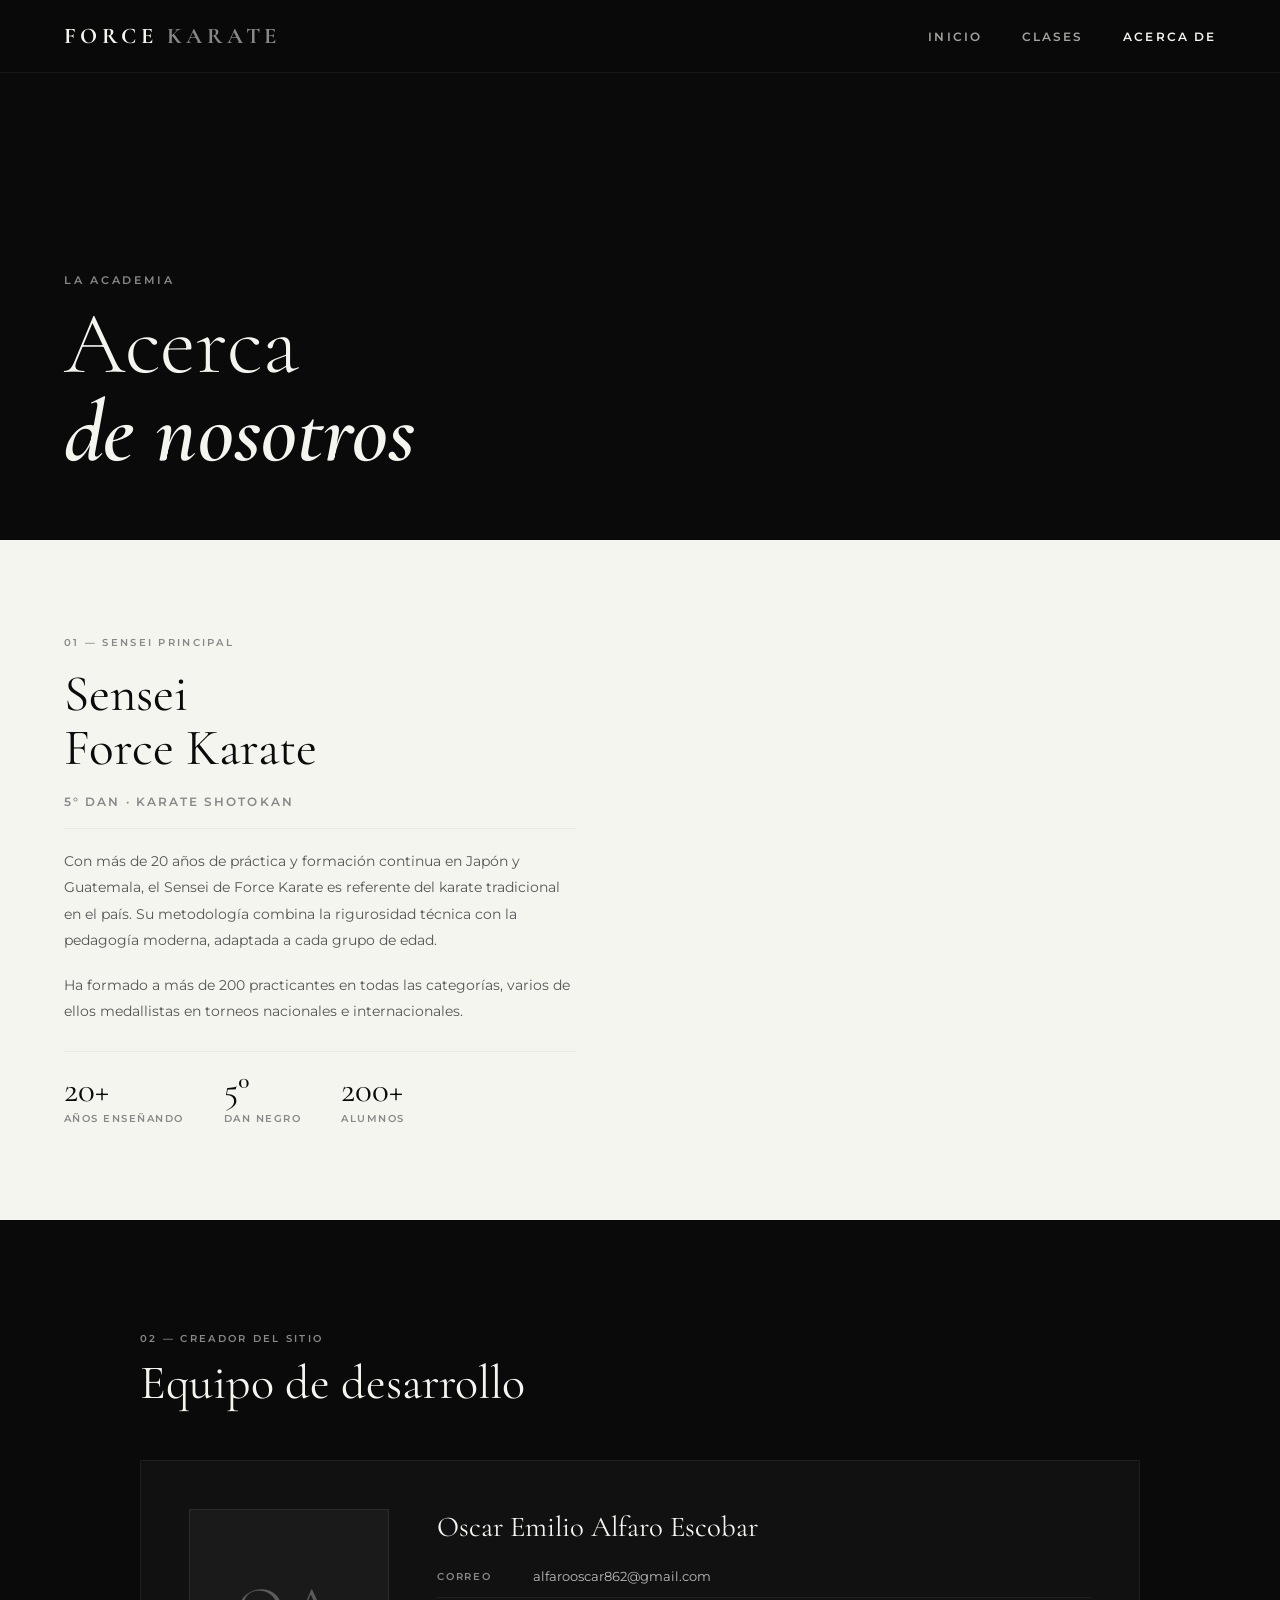
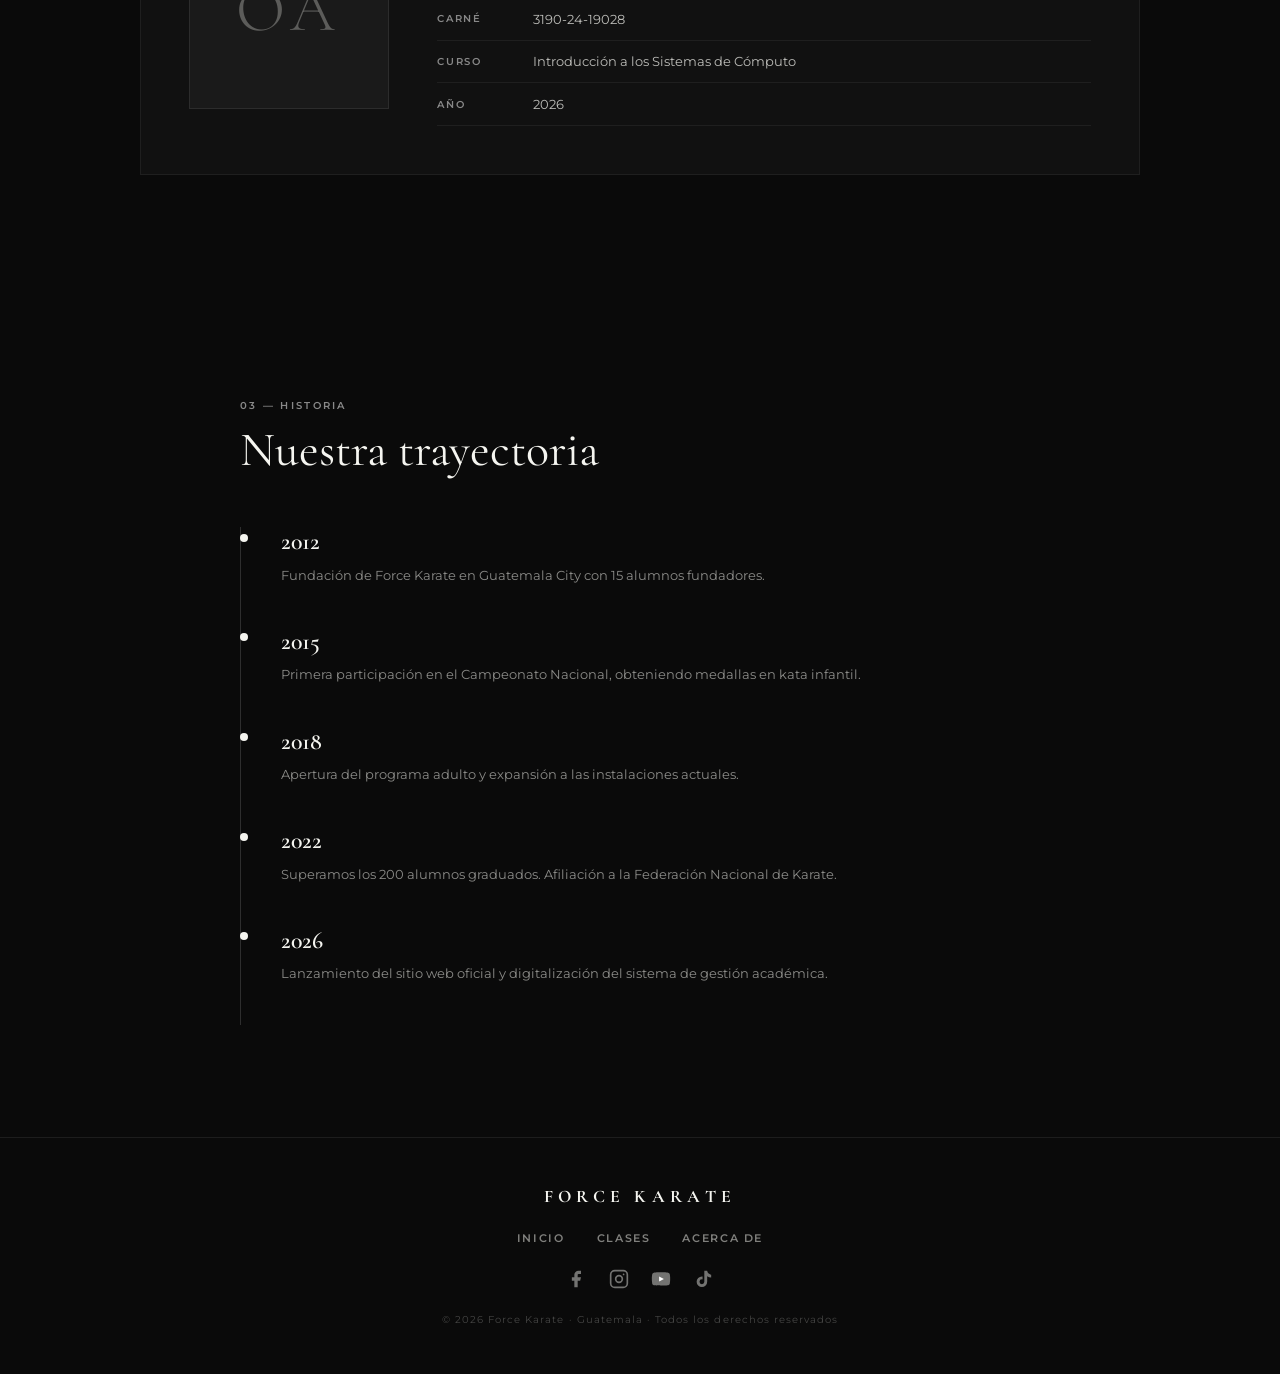
==== acerca_319024019028.html @ cad15c29 "Carga de proyecto final de introduccion a la ingenieria" ====
<!DOCTYPE html>
<html lang="es">
<head>
  <meta charset="UTF-8" />
  <meta name="viewport" content="width=device-width, initial-scale=1.0" />
  <title>Force Karate | Acerca de</title>
  <link rel="stylesheet" href="css/acerca_319024019028.css" />
  <link href="https://fonts.googleapis.com/css2?family=Cormorant+Garamond:wght@300;400;600;700&family=Montserrat:wght@200;400;600&display=swap" rel="stylesheet" />
</head>
<body>

  <!-- NAV -->
  <nav class="nav-319024019028">
    <div class="nav-logo-319024019028">FORCE <span>KARATE</span></div>
    <ul class="nav-links-319024019028">
      <li><a href="index_319024019028.html">Inicio</a></li>
      <li><a href="productos_319024019028.html">Clases</a></li>
      <li><a href="acerca_319024019028.html" class="active-319024019028">Acerca de</a></li>
    </ul>
    <button class="nav-toggle-319024019028" aria-label="Menú">&#9776;</button>
  </nav>

  <!-- PAGE HERO -->
  <section class="page-hero-319024019028">
    <div class="page-hero-bg-319024019028"></div>
    <div class="page-hero-content-319024019028">
      <span class="page-hero-kicker-319024019028">La academia</span>
      <h1 class="page-hero-title-319024019028">Acerca<br/><em>de nosotros</em></h1>
    </div>
  </section>

  <!-- SENSEI -->
  <section class="sensei-section-319024019028">
    <div class="sensei-inner-319024019028">
      <div class="sensei-text-319024019028">
        <span class="section-label-319024019028">01 — Sensei Principal</span>
        <h2 class="sensei-name-319024019028">Sensei<br/>Force Karate</h2>
        <p class="sensei-rank-319024019028">5° Dan · Karate Shotokan</p>
        <p class="sensei-bio-319024019028">Con más de 20 años de práctica y formación continua en Japón y Guatemala, el Sensei de Force Karate es referente del karate tradicional en el país. Su metodología combina la rigurosidad técnica con la pedagogía moderna, adaptada a cada grupo de edad.</p>
        <p class="sensei-bio-319024019028">Ha formado a más de 200 practicantes en todas las categorías, varios de ellos medallistas en torneos nacionales e internacionales.</p>
        <div class="sensei-stats-319024019028">
          <div class="s-stat-319024019028"><span>20+</span><p>Años enseñando</p></div>
          <div class="s-stat-319024019028"><span>5°</span><p>Dan negro</p></div>
          <div class="s-stat-319024019028"><span>200+</span><p>Alumnos</p></div>
        </div>
      </div>
      <div class="sensei-visual-319024019028"></div>
    </div>
  </section>

  <!-- CREADOR -->
  <section class="creador-section-319024019028">
    <div class="section-header-319024019028">
      <span class="section-label-319024019028">02 — Creador del Sitio</span>
      <h2>Equipo de desarrollo</h2>
    </div>
    <div class="creador-grid-319024019028">
      <div class="creador-card-319024019028">
        <div class="creador-photo-319024019028">
          <div class="creador-initials-319024019028">OA</div>
        </div>
        <div class="creador-info-319024019028">
          <h3 class="creador-name-319024019028">Oscar Emilio Alfaro Escobar</h3>
          <div class="creador-details-319024019028">
            <div class="creador-row-319024019028">
              <span class="detail-label-319024019028">Correo</span>
              <span class="detail-val-319024019028">alfarooscar862@gmail.com</span>
            </div>
            <div class="creador-row-319024019028">
              <span class="detail-label-319024019028">Carné</span>
              <span class="detail-val-319024019028">3190-24-19028</span>
            </div>
            <div class="creador-row-319024019028">
              <span class="detail-label-319024019028">Curso</span>
              <span class="detail-val-319024019028">Introducción a los Sistemas de Cómputo</span>
            </div>
            <div class="creador-row-319024019028">
              <span class="detail-label-319024019028">Año</span>
              <span class="detail-val-319024019028">2026</span>
            </div>
          </div>
        </div>
      </div>
    </div>
  </section>

  <!-- HISTORIA -->
  <section class="historia-section-319024019028">
    <div class="historia-bg-319024019028"></div>
    <div class="historia-content-319024019028">
      <span class="section-label-319024019028" style="color: var(--gray-319024019028);">03 — Historia</span>
      <h2>Nuestra trayectoria</h2>
      <div class="timeline-319024019028">
        <div class="tl-item-319024019028">
          <span class="tl-year-319024019028">2012</span>
          <p class="tl-desc-319024019028">Fundación de Force Karate en Guatemala City con 15 alumnos fundadores.</p>
        </div>
        <div class="tl-item-319024019028">
          <span class="tl-year-319024019028">2015</span>
          <p class="tl-desc-319024019028">Primera participación en el Campeonato Nacional, obteniendo medallas en kata infantil.</p>
        </div>
        <div class="tl-item-319024019028">
          <span class="tl-year-319024019028">2018</span>
          <p class="tl-desc-319024019028">Apertura del programa adulto y expansión a las instalaciones actuales.</p>
        </div>
        <div class="tl-item-319024019028">
          <span class="tl-year-319024019028">2022</span>
          <p class="tl-desc-319024019028">Superamos los 200 alumnos graduados. Afiliación a la Federación Nacional de Karate.</p>
        </div>
        <div class="tl-item-319024019028">
          <span class="tl-year-319024019028">2026</span>
          <p class="tl-desc-319024019028">Lanzamiento del sitio web oficial y digitalización del sistema de gestión académica.</p>
        </div>
      </div>
    </div>
  </section>

  <!-- FOOTER -->
  <footer class="footer-319024019028">
    <div class="footer-brand-319024019028">FORCE KARATE</div>
    <div class="footer-links-319024019028">
      <a href="index_319024019028.html">Inicio</a>
      <a href="productos_319024019028.html">Clases</a>
      <a href="acerca_319024019028.html">Acerca de</a>
    </div>
    <div class="footer-social-319024019028">
      <a href="https://www.facebook.com" target="_blank" aria-label="Facebook">
        <svg viewBox="0 0 24 24" fill="currentColor" width="20" height="20"><path d="M18 2h-3a5 5 0 0 0-5 5v3H7v4h3v8h4v-8h3l1-4h-4V7a1 1 0 0 1 1-1h3z"/></svg>
      </a>
      <a href="https://www.instagram.com" target="_blank" aria-label="Instagram">
        <svg viewBox="0 0 24 24" fill="none" stroke="currentColor" stroke-width="2" width="20" height="20"><rect x="2" y="2" width="20" height="20" rx="5"/><circle cx="12" cy="12" r="4"/><circle cx="17.5" cy="6.5" r="1" fill="currentColor" stroke="none"/></svg>
      </a>
      <a href="https://www.youtube.com" target="_blank" aria-label="YouTube">
        <svg viewBox="0 0 24 24" fill="currentColor" width="20" height="20"><path d="M22.54 6.42a2.78 2.78 0 0 0-1.95-1.97C18.88 4 12 4 12 4s-6.88 0-8.59.45A2.78 2.78 0 0 0 1.46 6.42 29 29 0 0 0 1 12a29 29 0 0 0 .46 5.58 2.78 2.78 0 0 0 1.95 1.97C5.12 20 12 20 12 20s6.88 0 8.59-.45a2.78 2.78 0 0 0 1.95-1.97A29 29 0 0 0 23 12a29 29 0 0 0-.46-5.58z"/><polygon points="9.75 15.02 15.5 12 9.75 8.98 9.75 15.02" fill="white"/></svg>
      </a>
      <a href="https://www.tiktok.com" target="_blank" aria-label="TikTok">
        <svg viewBox="0 0 24 24" fill="currentColor" width="20" height="20"><path d="M19.59 6.69a4.83 4.83 0 0 1-3.77-4.25V2h-3.45v13.67a2.89 2.89 0 0 1-2.88 2.5 2.89 2.89 0 0 1-2.89-2.89 2.89 2.89 0 0 1 2.89-2.89c.28 0 .54.04.79.1V9.01a6.33 6.33 0 0 0-.79-.05 6.34 6.34 0 0 0-6.34 6.34 6.34 6.34 0 0 0 6.34 6.34 6.34 6.34 0 0 0 6.33-6.34V8.69a8.18 8.18 0 0 0 4.79 1.53V6.77a4.85 4.85 0 0 1-1.02-.08z"/></svg>
      </a>
    </div>
    <p class="footer-copy-319024019028">&copy; 2026 Force Karate · Guatemala · Todos los derechos reservados</p>
  </footer>

  <script>
    const toggle = document.querySelector('.nav-toggle-319024019028');
    const links = document.querySelector('.nav-links-319024019028');
    toggle.addEventListener('click', () => links.classList.toggle('open-319024019028'));
    window.addEventListener('scroll', () => {
      const y = window.scrollY;
      const heroBg = document.querySelector('.page-hero-bg-319024019028');
      if (heroBg) heroBg.style.transform = `translateY(${y * 0.35}px)`;
      const histBg = document.querySelector('.historia-bg-319024019028');
      if (histBg) {
        const s = document.querySelector('.historia-section-319024019028');
        const off = s.getBoundingClientRect().top + y;
        histBg.style.transform = `translateY(${(y - off) * 0.25}px)`;
      }
    });
  </script>
</body>
</html>
---- css/acerca_319024019028.css ----
/* ============================================================
   FORCE KARATE — acerca_319024019028.css
   ============================================================ */

:root {
  --black-319024019028: #0a0a0a;
  --white-319024019028: #f5f5f0;
  --gray-319024019028: #888;
  --light-gray-319024019028: #e8e8e2;
  --font-display-319024019028: 'Cormorant Garamond', Georgia, serif;
  --font-body-319024019028: 'Montserrat', sans-serif;
}
*, *::before, *::after { box-sizing: border-box; margin: 0; padding: 0; }
html { scroll-behavior: smooth; }
body { background: var(--white-319024019028); color: var(--black-319024019028); font-family: var(--font-body-319024019028); overflow-x: hidden; }

/* ── NAV ── */
.nav-319024019028 {
  position: fixed; top: 0; left: 0; right: 0; z-index: 100;
  display: flex; align-items: center; justify-content: space-between;
  padding: 1.4rem 4rem;
  background: rgba(10,10,10,0.92);
  backdrop-filter: blur(8px);
  border-bottom: 1px solid rgba(255,255,255,0.06);
}
.nav-logo-319024019028 { font-family: var(--font-display-319024019028); font-size: 1.4rem; font-weight: 700; color: var(--white-319024019028); letter-spacing: 0.2em; text-transform: uppercase; }
.nav-logo-319024019028 span { color: var(--gray-319024019028); }
.nav-links-319024019028 { list-style: none; display: flex; gap: 2.5rem; }
.nav-links-319024019028 a { font-size: 0.72rem; font-weight: 600; letter-spacing: 0.18em; text-transform: uppercase; color: rgba(245,245,240,0.65); text-decoration: none; transition: color 0.2s; }
.nav-links-319024019028 a:hover, .nav-links-319024019028 a.active-319024019028 { color: var(--white-319024019028); }
.nav-toggle-319024019028 { display: none; background: none; border: none; color: var(--white-319024019028); font-size: 1.5rem; cursor: pointer; }

/* ── PAGE HERO ── */
.page-hero-319024019028 { position: relative; height: 60vh; min-height: 380px; display: flex; align-items: flex-end; overflow: hidden; background: var(--black-319024019028); }
.page-hero-bg-319024019028 { position: absolute; inset: -20%; background: url('https://images.unsplash.com/photo-1599058917765-a780eda07a3e?w=1600&q=80') center/cover no-repeat; opacity: 0.18; will-change: transform; }
.page-hero-content-319024019028 { position: relative; z-index: 2; padding: 0 4rem 4rem; animation: fadeUp-319024019028 0.9s ease both; }
@keyframes fadeUp-319024019028 { from { opacity: 0; transform: translateY(30px); } to { opacity: 1; transform: translateY(0); } }
.page-hero-kicker-319024019028 { display: block; font-size: 0.68rem; font-weight: 600; letter-spacing: 0.25em; text-transform: uppercase; color: var(--gray-319024019028); margin-bottom: 0.8rem; }
.page-hero-title-319024019028 { font-family: var(--font-display-319024019028); font-size: clamp(3rem, 7vw, 5.5rem); font-weight: 300; line-height: 1; color: var(--white-319024019028); }
.page-hero-title-319024019028 em { font-style: italic; font-weight: 600; }

/* ── SENSEI ── */
.sensei-section-319024019028 { padding: 0; background: var(--white-319024019028); }
.sensei-inner-319024019028 { display: grid; grid-template-columns: 1fr 1fr; min-height: 600px; }
.sensei-text-319024019028 { padding: 6rem 4rem; display: flex; flex-direction: column; gap: 1.2rem; justify-content: center; }
.section-label-319024019028 { display: block; font-size: 0.65rem; font-weight: 600; letter-spacing: 0.22em; text-transform: uppercase; color: var(--gray-319024019028); }
.sensei-name-319024019028 { font-family: var(--font-display-319024019028); font-size: clamp(2.5rem, 4vw, 3.8rem); font-weight: 400; line-height: 1.05; }
.sensei-rank-319024019028 { font-size: 0.72rem; font-weight: 600; letter-spacing: 0.18em; text-transform: uppercase; color: var(--gray-319024019028); padding-bottom: 1.2rem; border-bottom: 1px solid var(--light-gray-319024019028); }
.sensei-bio-319024019028 { font-size: 0.86rem; line-height: 1.9; color: #555; }
.sensei-stats-319024019028 { display: flex; gap: 2.5rem; padding-top: 1.2rem; border-top: 1px solid var(--light-gray-319024019028); margin-top: 0.5rem; }
.s-stat-319024019028 span { display: block; font-family: var(--font-display-319024019028); font-size: 2.2rem; font-weight: 400; line-height: 1; }
.s-stat-319024019028 p { font-size: 0.62rem; font-weight: 600; letter-spacing: 0.15em; text-transform: uppercase; color: var(--gray-319024019028); margin-top: 0.3rem; }
.sensei-visual-319024019028 {
  background: url('https://images.unsplash.com/photo-1571019613454-1cb2f99b2d8b?w=900&q=80') center/cover no-repeat;
  filter: grayscale(100%);
  min-height: 500px;
}

/* ── CREADOR ── */
.creador-section-319024019028 { padding: 7rem 4rem; background: var(--black-319024019028); color: var(--white-319024019028); }
.section-header-319024019028 { max-width: 1000px; margin: 0 auto 3rem; }
.section-header-319024019028 h2 { font-family: var(--font-display-319024019028); font-size: clamp(2rem, 4vw, 3rem); font-weight: 400; color: var(--white-319024019028); margin-top: 0.6rem; }
.creador-grid-319024019028 { max-width: 1000px; margin: 0 auto; }
.creador-card-319024019028 { display: grid; grid-template-columns: 200px 1fr; gap: 3rem; align-items: start; background: #111; border: 1px solid rgba(255,255,255,0.06); padding: 3rem; }
.creador-photo-319024019028 { aspect-ratio: 1; background: #1a1a1a; display: flex; align-items: center; justify-content: center; border: 1px solid rgba(255,255,255,0.08); }
.creador-initials-319024019028 { font-family: var(--font-display-319024019028); font-size: 4rem; font-weight: 300; color: rgba(245,245,240,0.3); letter-spacing: 0.1em; }
.creador-name-319024019028 { font-family: var(--font-display-319024019028); font-size: 1.8rem; font-weight: 400; color: var(--white-319024019028); margin-bottom: 1.5rem; }
.creador-details-319024019028 { display: flex; flex-direction: column; gap: 0.8rem; }
.creador-row-319024019028 { display: grid; grid-template-columns: 80px 1fr; gap: 1rem; padding-bottom: 0.8rem; border-bottom: 1px solid rgba(255,255,255,0.06); }
.detail-label-319024019028 { font-size: 0.62rem; font-weight: 600; letter-spacing: 0.18em; text-transform: uppercase; color: var(--gray-319024019028); padding-top: 0.1rem; }
.detail-val-319024019028 { font-size: 0.84rem; color: rgba(245,245,240,0.75); }

/* ── HISTORIA ── */
.historia-section-319024019028 { position: relative; padding: 7rem 4rem; overflow: hidden; background: var(--black-319024019028); }
.historia-bg-319024019028 { position: absolute; inset: -20%; background: url('https://images.unsplash.com/photo-1599058917212-d750089bc07e?w=1600&q=80') center/cover no-repeat; opacity: 0.07; will-change: transform; }
.historia-content-319024019028 { position: relative; z-index: 2; max-width: 800px; margin: 0 auto; color: var(--white-319024019028); }
.historia-content-319024019028 h2 { font-family: var(--font-display-319024019028); font-size: clamp(2rem, 4vw, 3rem); font-weight: 400; margin: 0.6rem 0 3rem; }
.timeline-319024019028 { display: flex; flex-direction: column; gap: 0; border-left: 1px solid rgba(255,255,255,0.15); padding-left: 2.5rem; }
.tl-item-319024019028 { padding-bottom: 2.5rem; position: relative; }
.tl-item-319024019028::before { content: ''; position: absolute; left: -2.58rem; top: 0.4rem; width: 8px; height: 8px; background: var(--white-319024019028); border-radius: 50%; }
.tl-year-319024019028 { display: block; font-family: var(--font-display-319024019028); font-size: 1.5rem; font-weight: 600; color: var(--white-319024019028); margin-bottom: 0.4rem; }
.tl-desc-319024019028 { font-size: 0.84rem; line-height: 1.8; color: rgba(245,245,240,0.55); }

/* ── FOOTER ── */
.footer-319024019028 { background: var(--black-319024019028); border-top: 1px solid rgba(255,255,255,0.08); padding: 3rem 4rem; display: flex; flex-direction: column; align-items: center; gap: 1.5rem; color: var(--white-319024019028); }
.footer-brand-319024019028 { font-family: var(--font-display-319024019028); font-size: 1.1rem; font-weight: 700; letter-spacing: 0.3em; text-transform: uppercase; }
.footer-links-319024019028 { display: flex; gap: 2rem; }
.footer-links-319024019028 a { font-size: 0.68rem; font-weight: 600; letter-spacing: 0.15em; text-transform: uppercase; color: rgba(245,245,240,0.5); text-decoration: none; transition: color 0.2s; }
.footer-links-319024019028 a:hover { color: var(--white-319024019028); }
.footer-social-319024019028 { display: flex; gap: 1.4rem; }
.footer-social-319024019028 a { color: rgba(245,245,240,0.45); transition: color 0.2s; display: flex; align-items: center; }
.footer-social-319024019028 a:hover { color: var(--white-319024019028); }
.footer-copy-319024019028 { font-size: 0.65rem; color: rgba(245,245,240,0.25); letter-spacing: 0.1em; }

/* ── RESPONSIVE ── */
@media (max-width: 768px) {
  .nav-319024019028 { padding: 1.2rem 1.5rem; }
  .nav-links-319024019028 { display: none; position: absolute; top: 100%; left: 0; right: 0; flex-direction: column; background: rgba(10,10,10,0.97); padding: 1.5rem; gap: 1.2rem; border-top: 1px solid rgba(255,255,255,0.08); }
  .nav-links-319024019028.open-319024019028 { display: flex; }
  .nav-toggle-319024019028 { display: block; }
  .page-hero-content-319024019028 { padding: 0 1.5rem 2.5rem; }
  .sensei-inner-319024019028 { grid-template-columns: 1fr; }
  .sensei-visual-319024019028 { height: 300px; order: -1; }
  .sensei-text-319024019028 { padding: 3.5rem 1.5rem; }
  .creador-section-319024019028 { padding: 5rem 1.5rem; }
  .creador-card-319024019028 { grid-template-columns: 1fr; }
  .creador-photo-319024019028 { width: 120px; height: 120px; }
  .historia-section-319024019028 { padding: 5rem 1.5rem; }
  .footer-319024019028 { padding: 2.5rem 1.5rem; }
  .footer-links-319024019028 { flex-wrap: wrap; justify-content: center; gap: 1rem; }
}
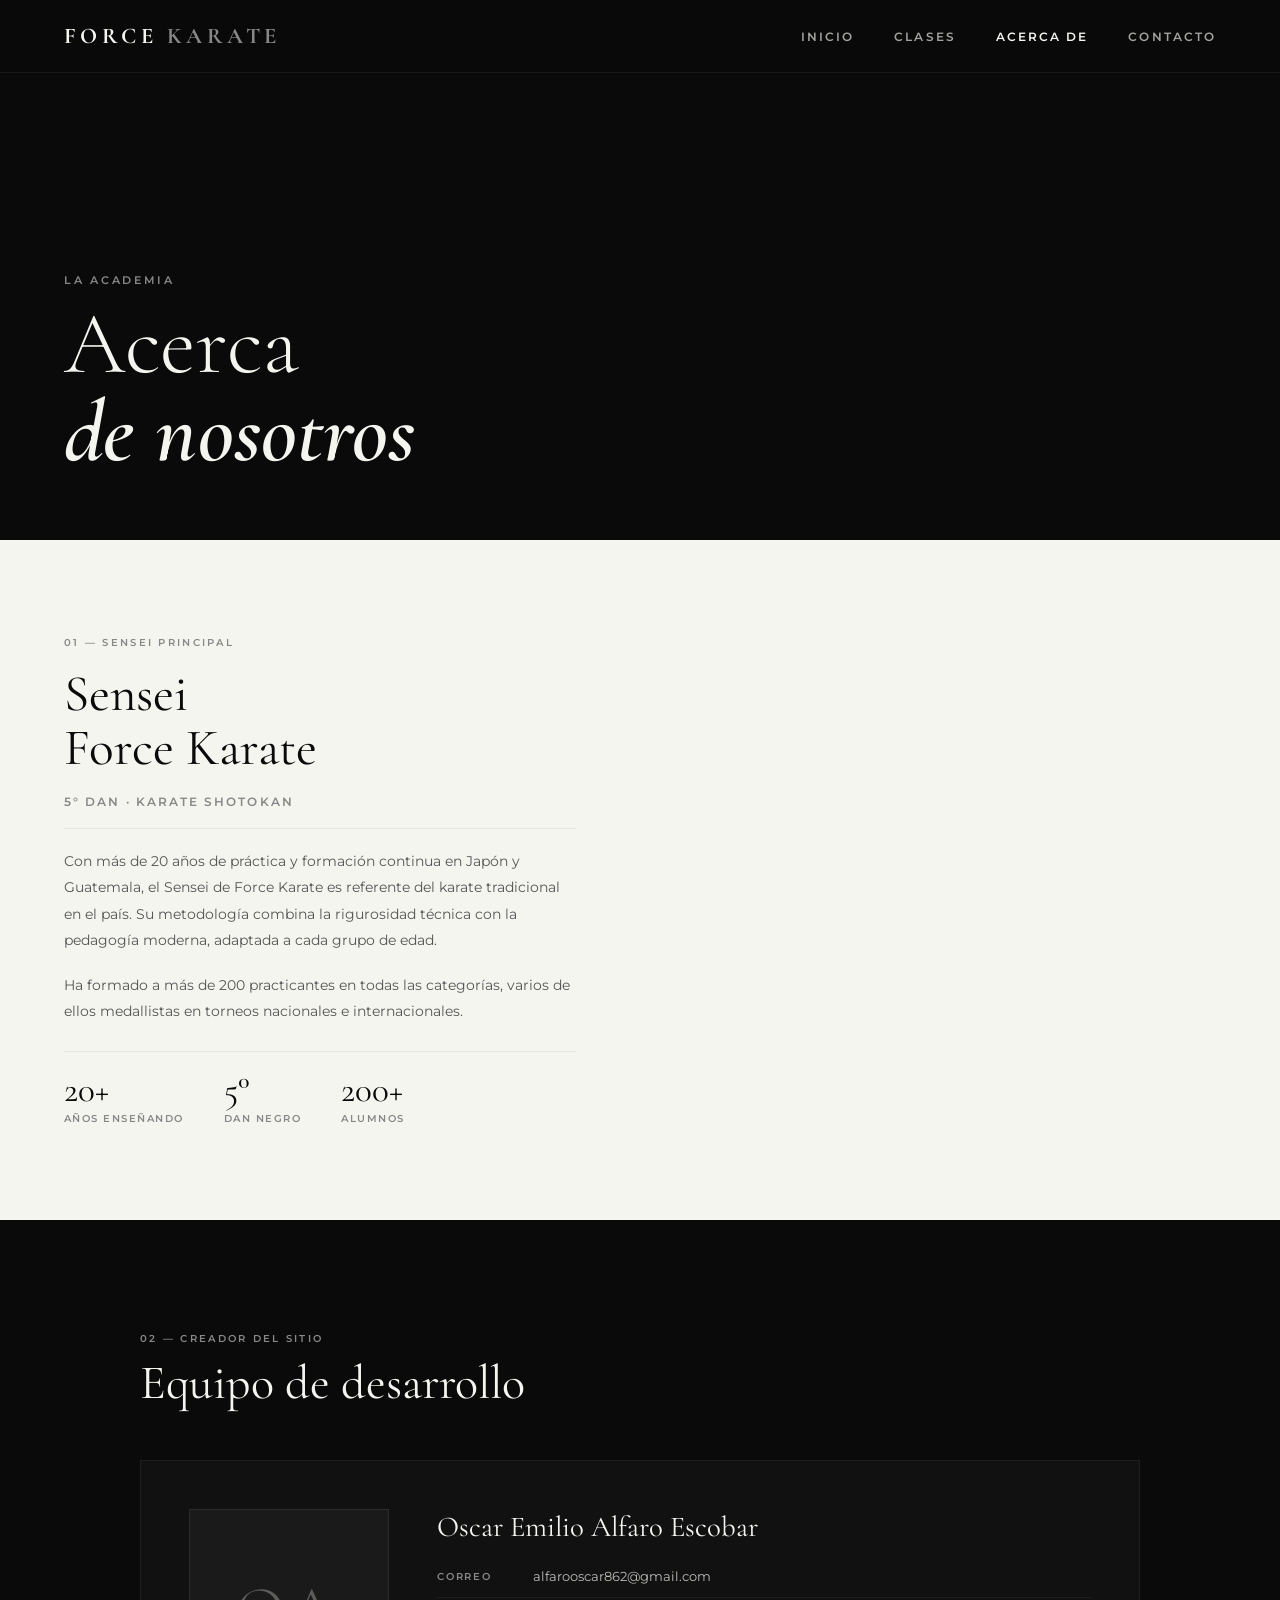
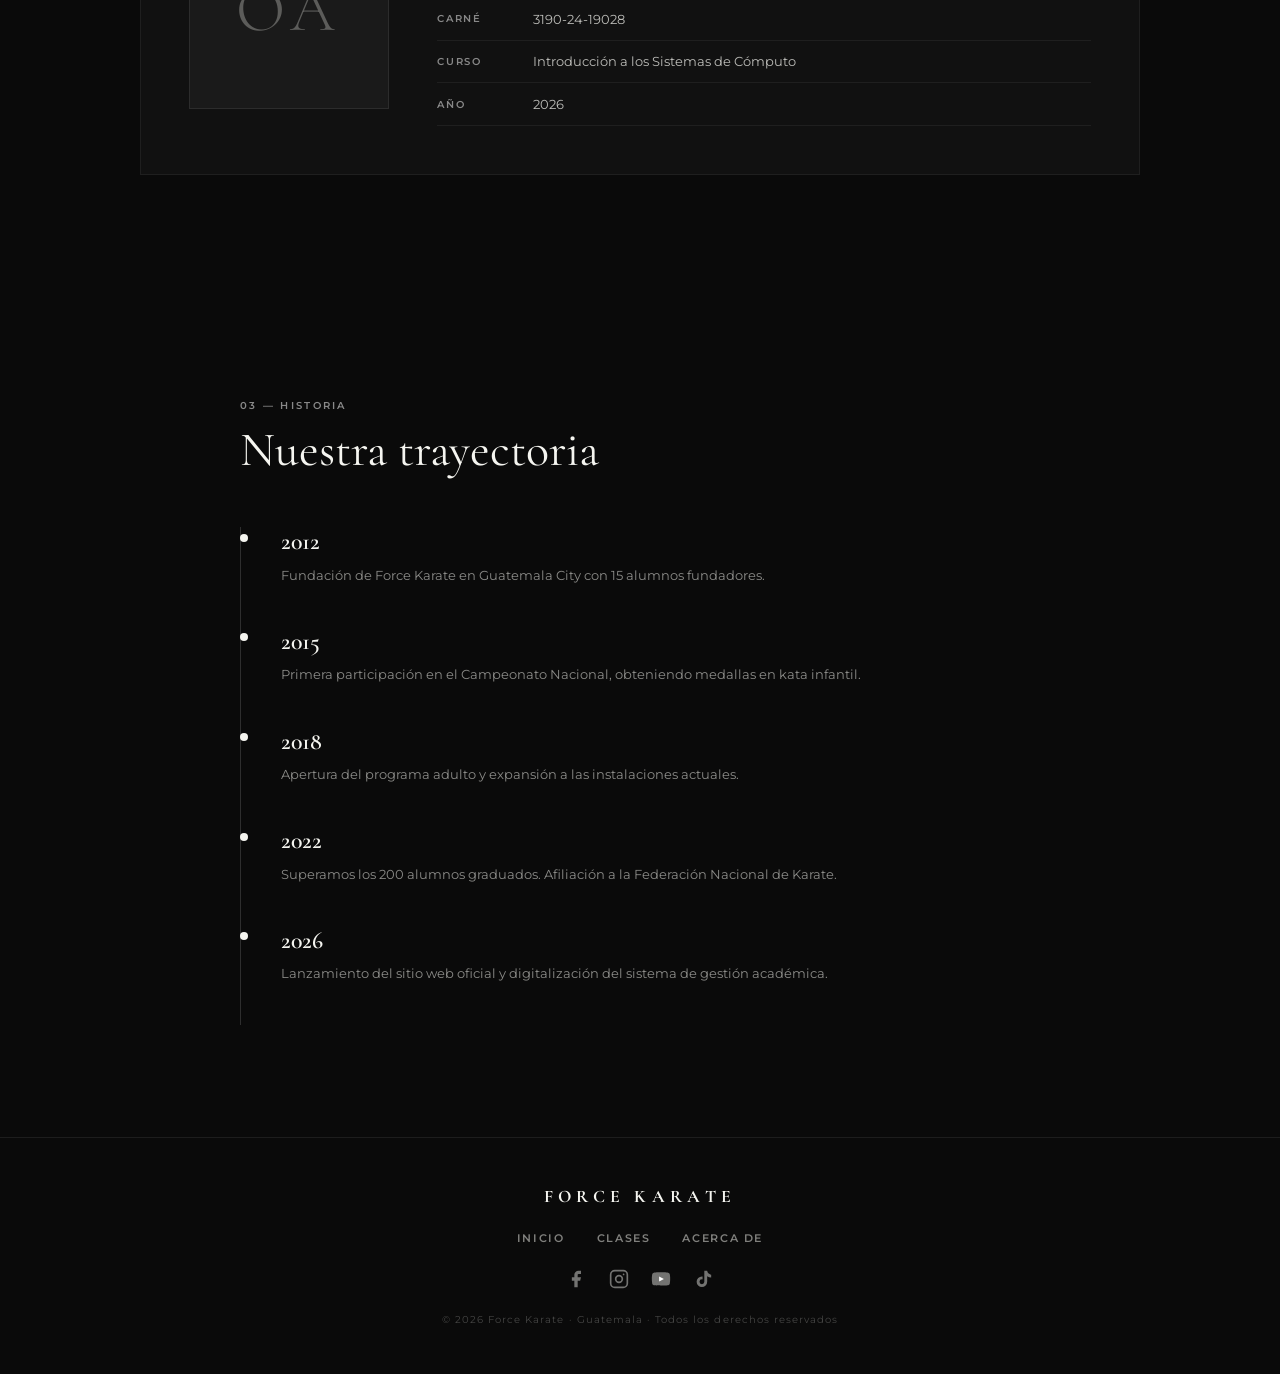
==== commit abf63740: "Ajustes generales" ====
--- a/acerca_319024019028.html
+++ b/acerca_319024019028.html
@@ -13,9 +13,10 @@
   <nav class="nav-319024019028">
     <div class="nav-logo-319024019028">FORCE <span>KARATE</span></div>
     <ul class="nav-links-319024019028">
-      <li><a href="index_319024019028.html">Inicio</a></li>
+      <li><a href="index.html">Inicio</a></li>
       <li><a href="productos_319024019028.html">Clases</a></li>
       <li><a href="acerca_319024019028.html" class="active-319024019028">Acerca de</a></li>
+      <li><a href="contacto_319024019028.html">Contacto</a></li>
     </ul>
     <button class="nav-toggle-319024019028" aria-label="Menú">&#9776;</button>
   </nav>
@@ -119,7 +120,7 @@
   <footer class="footer-319024019028">
     <div class="footer-brand-319024019028">FORCE KARATE</div>
     <div class="footer-links-319024019028">
-      <a href="index_319024019028.html">Inicio</a>
+      <a href="index.html">Inicio</a>
       <a href="productos_319024019028.html">Clases</a>
       <a href="acerca_319024019028.html">Acerca de</a>
     </div>
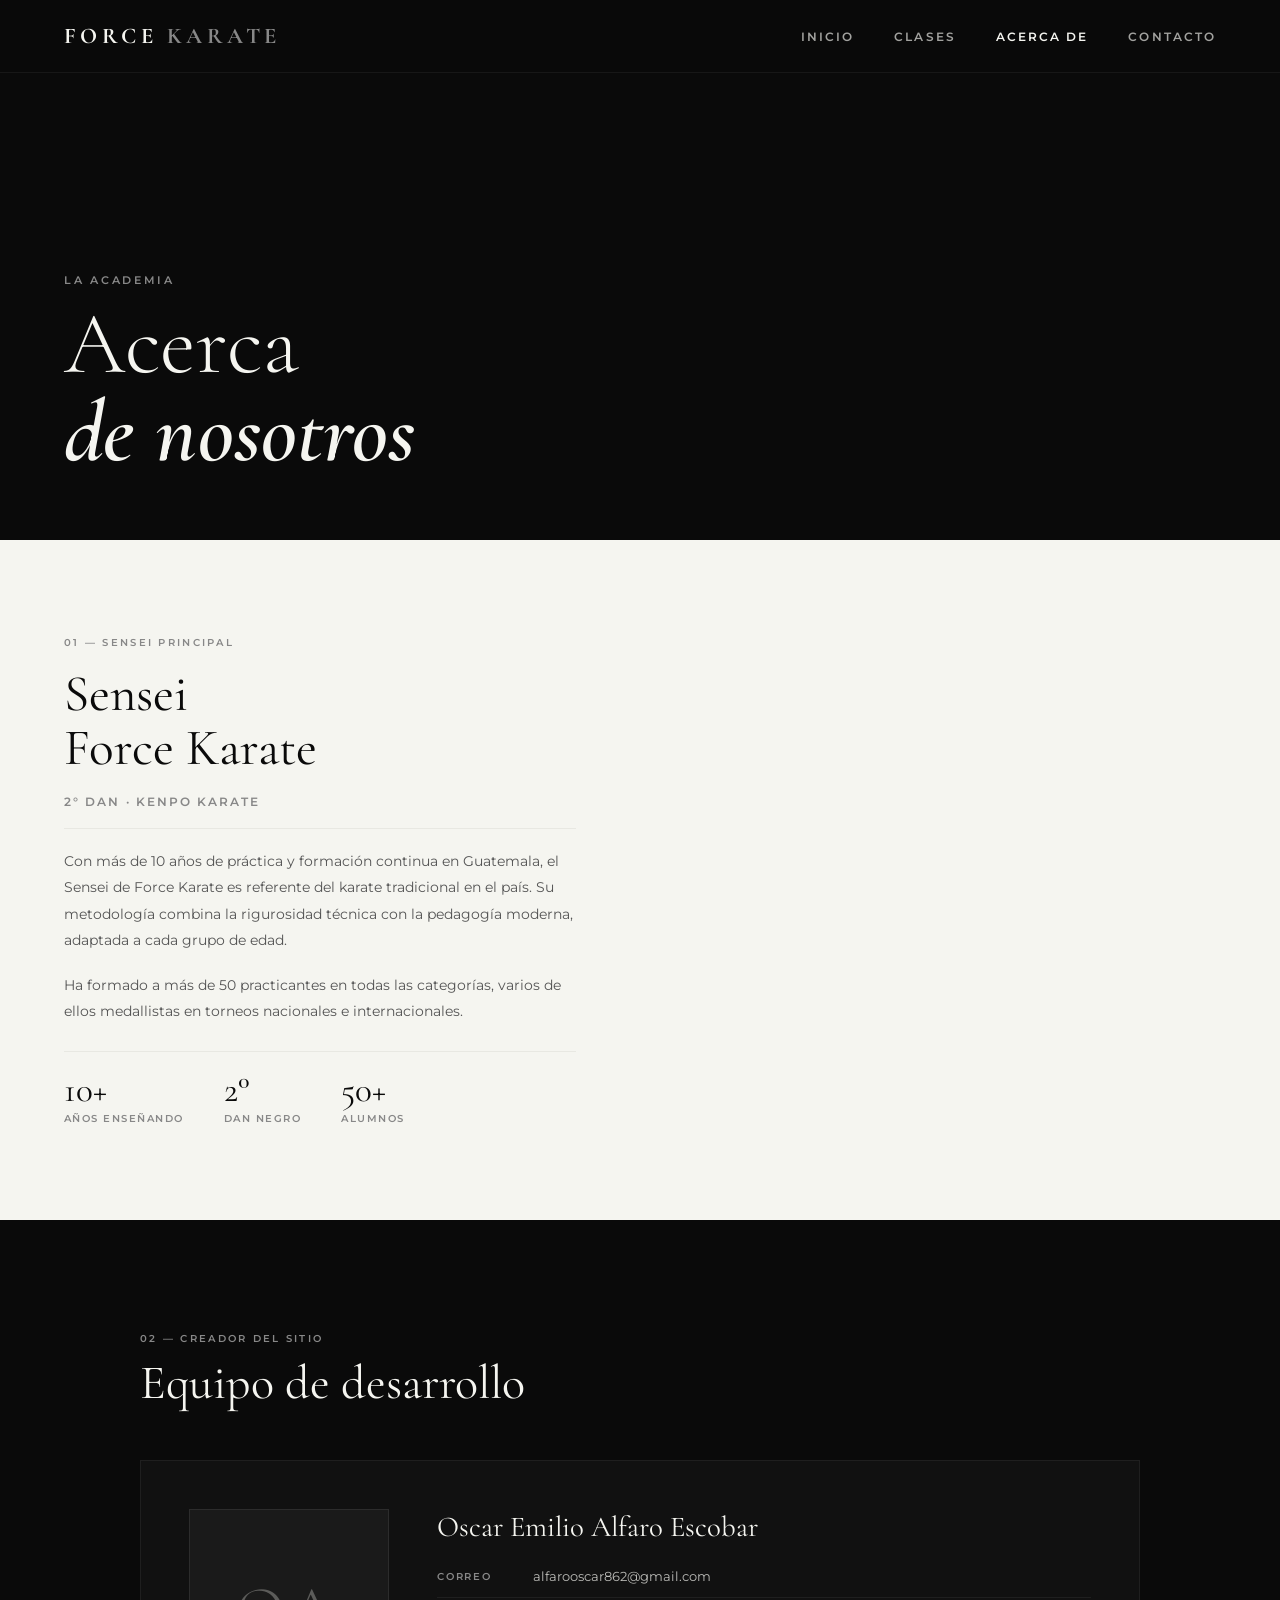
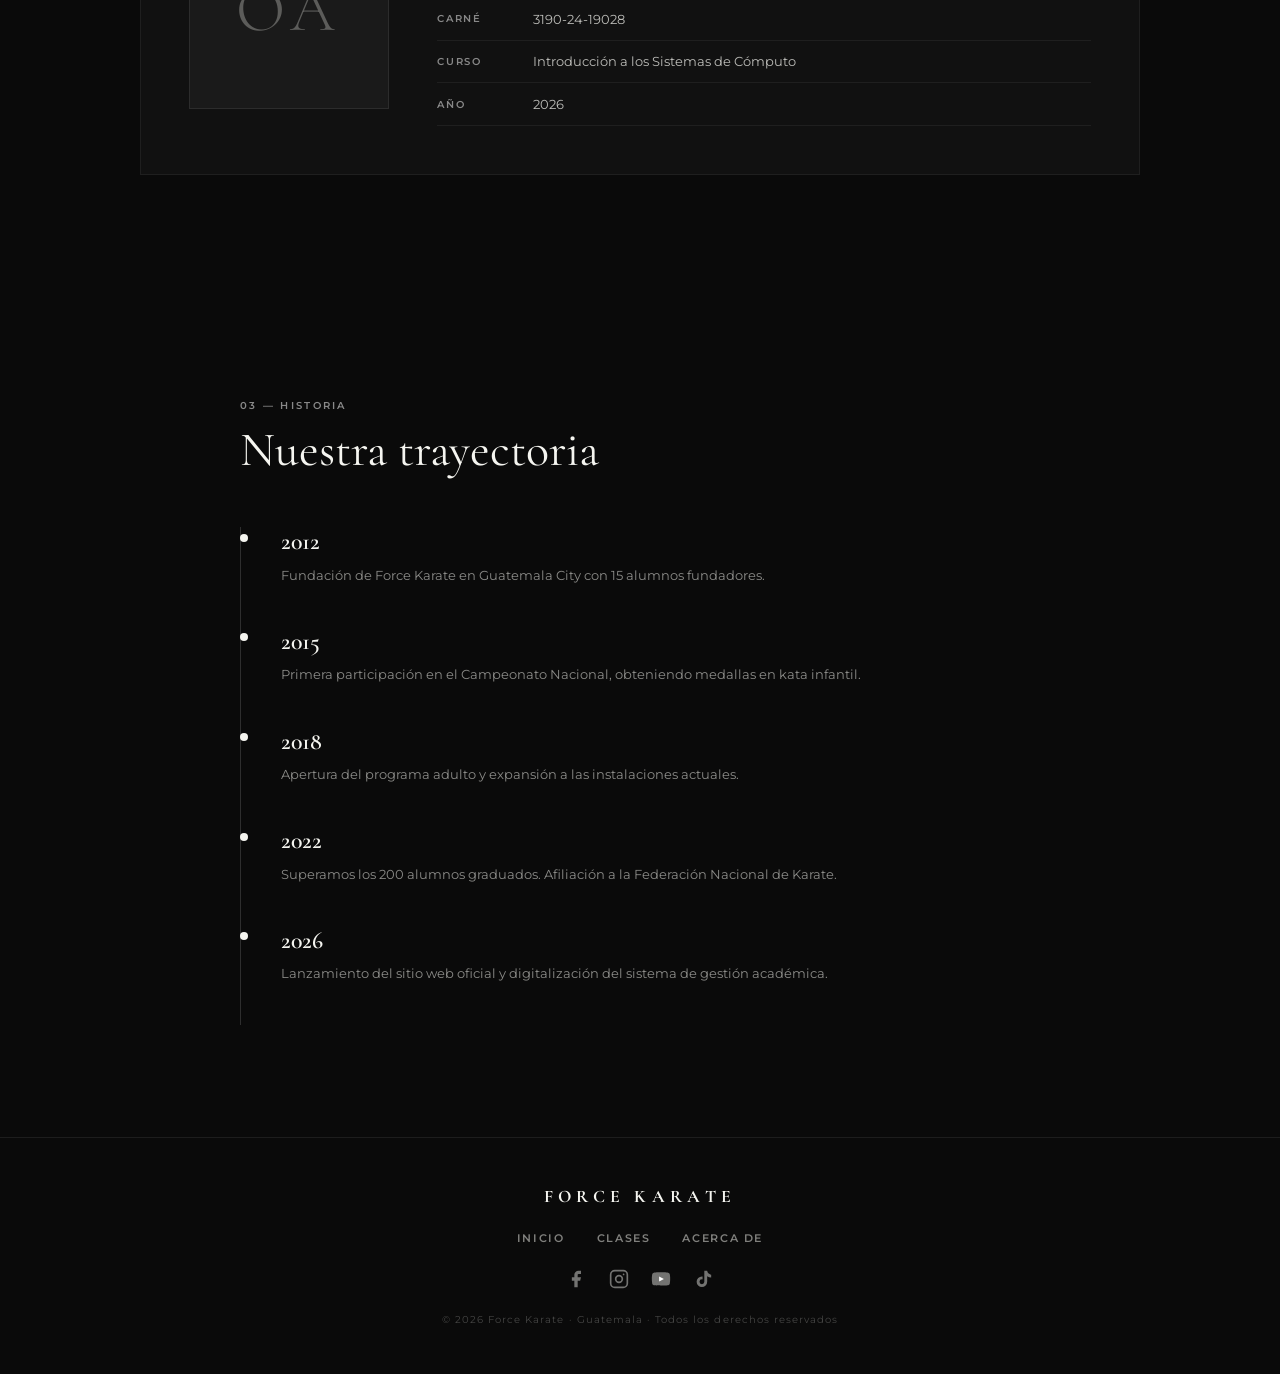
==== commit 3b16c574: "Ajustes generales" ====
--- a/acerca_319024019028.html
+++ b/acerca_319024019028.html
@@ -8,8 +8,6 @@
   <link href="https://fonts.googleapis.com/css2?family=Cormorant+Garamond:wght@300;400;600;700&family=Montserrat:wght@200;400;600&display=swap" rel="stylesheet" />
 </head>
 <body>
-
-  <!-- NAV -->
   <nav class="nav-319024019028">
     <div class="nav-logo-319024019028">FORCE <span>KARATE</span></div>
     <ul class="nav-links-319024019028">
@@ -20,8 +18,6 @@
     </ul>
     <button class="nav-toggle-319024019028" aria-label="Menú">&#9776;</button>
   </nav>
-
-  <!-- PAGE HERO -->
   <section class="page-hero-319024019028">
     <div class="page-hero-bg-319024019028"></div>
     <div class="page-hero-content-319024019028">
@@ -29,27 +25,23 @@
       <h1 class="page-hero-title-319024019028">Acerca<br/><em>de nosotros</em></h1>
     </div>
   </section>
-
-  <!-- SENSEI -->
   <section class="sensei-section-319024019028">
     <div class="sensei-inner-319024019028">
       <div class="sensei-text-319024019028">
         <span class="section-label-319024019028">01 — Sensei Principal</span>
         <h2 class="sensei-name-319024019028">Sensei<br/>Force Karate</h2>
-        <p class="sensei-rank-319024019028">5° Dan · Karate Shotokan</p>
-        <p class="sensei-bio-319024019028">Con más de 20 años de práctica y formación continua en Japón y Guatemala, el Sensei de Force Karate es referente del karate tradicional en el país. Su metodología combina la rigurosidad técnica con la pedagogía moderna, adaptada a cada grupo de edad.</p>
-        <p class="sensei-bio-319024019028">Ha formado a más de 200 practicantes en todas las categorías, varios de ellos medallistas en torneos nacionales e internacionales.</p>
+        <p class="sensei-rank-319024019028">2° Dan · Kenpo Karate</p>
+        <p class="sensei-bio-319024019028">Con más de 10 años de práctica y formación continua en Guatemala, el Sensei de Force Karate es referente del karate tradicional en el país. Su metodología combina la rigurosidad técnica con la pedagogía moderna, adaptada a cada grupo de edad.</p>
+        <p class="sensei-bio-319024019028">Ha formado a más de 50 practicantes en todas las categorías, varios de ellos medallistas en torneos nacionales e internacionales.</p>
         <div class="sensei-stats-319024019028">
-          <div class="s-stat-319024019028"><span>20+</span><p>Años enseñando</p></div>
-          <div class="s-stat-319024019028"><span>5°</span><p>Dan negro</p></div>
-          <div class="s-stat-319024019028"><span>200+</span><p>Alumnos</p></div>
+          <div class="s-stat-319024019028"><span>10+</span><p>Años enseñando</p></div>
+          <div class="s-stat-319024019028"><span>2°</span><p>Dan negro</p></div>
+          <div class="s-stat-319024019028"><span>50+</span><p>Alumnos</p></div>
         </div>
       </div>
       <div class="sensei-visual-319024019028"></div>
     </div>
   </section>
-
-  <!-- CREADOR -->
   <section class="creador-section-319024019028">
     <div class="section-header-319024019028">
       <span class="section-label-319024019028">02 — Creador del Sitio</span>
@@ -84,8 +76,6 @@
       </div>
     </div>
   </section>
-
-  <!-- HISTORIA -->
   <section class="historia-section-319024019028">
     <div class="historia-bg-319024019028"></div>
     <div class="historia-content-319024019028">
@@ -115,8 +105,6 @@
       </div>
     </div>
   </section>
-
-  <!-- FOOTER -->
   <footer class="footer-319024019028">
     <div class="footer-brand-319024019028">FORCE KARATE</div>
     <div class="footer-links-319024019028">
@@ -140,7 +128,6 @@
     </div>
     <p class="footer-copy-319024019028">&copy; 2026 Force Karate · Guatemala · Todos los derechos reservados</p>
   </footer>
-
   <script>
     const toggle = document.querySelector('.nav-toggle-319024019028');
     const links = document.querySelector('.nav-links-319024019028');
@@ -158,4 +145,4 @@
     });
   </script>
 </body>
-</html>
+</html>
--- a/css/acerca_319024019028.css
+++ b/css/acerca_319024019028.css
@@ -1,7 +1,3 @@
-/* ============================================================
-   FORCE KARATE — acerca_319024019028.css
-   ============================================================ */
-
 :root {
   --black-319024019028: #0a0a0a;
   --white-319024019028: #f5f5f0;
@@ -14,7 +10,6 @@
 html { scroll-behavior: smooth; }
 body { background: var(--white-319024019028); color: var(--black-319024019028); font-family: var(--font-body-319024019028); overflow-x: hidden; }
 
-/* ── NAV ── */
 .nav-319024019028 {
   position: fixed; top: 0; left: 0; right: 0; z-index: 100;
   display: flex; align-items: center; justify-content: space-between;
@@ -30,7 +25,6 @@
 .nav-links-319024019028 a:hover, .nav-links-319024019028 a.active-319024019028 { color: var(--white-319024019028); }
 .nav-toggle-319024019028 { display: none; background: none; border: none; color: var(--white-319024019028); font-size: 1.5rem; cursor: pointer; }
 
-/* ── PAGE HERO ── */
 .page-hero-319024019028 { position: relative; height: 60vh; min-height: 380px; display: flex; align-items: flex-end; overflow: hidden; background: var(--black-319024019028); }
 .page-hero-bg-319024019028 { position: absolute; inset: -20%; background: url('https://images.unsplash.com/photo-1599058917765-a780eda07a3e?w=1600&q=80') center/cover no-repeat; opacity: 0.18; will-change: transform; }
 .page-hero-content-319024019028 { position: relative; z-index: 2; padding: 0 4rem 4rem; animation: fadeUp-319024019028 0.9s ease both; }
@@ -39,7 +33,6 @@
 .page-hero-title-319024019028 { font-family: var(--font-display-319024019028); font-size: clamp(3rem, 7vw, 5.5rem); font-weight: 300; line-height: 1; color: var(--white-319024019028); }
 .page-hero-title-319024019028 em { font-style: italic; font-weight: 600; }
 
-/* ── SENSEI ── */
 .sensei-section-319024019028 { padding: 0; background: var(--white-319024019028); }
 .sensei-inner-319024019028 { display: grid; grid-template-columns: 1fr 1fr; min-height: 600px; }
 .sensei-text-319024019028 { padding: 6rem 4rem; display: flex; flex-direction: column; gap: 1.2rem; justify-content: center; }
@@ -56,7 +49,6 @@
   min-height: 500px;
 }
 
-/* ── CREADOR ── */
 .creador-section-319024019028 { padding: 7rem 4rem; background: var(--black-319024019028); color: var(--white-319024019028); }
 .section-header-319024019028 { max-width: 1000px; margin: 0 auto 3rem; }
 .section-header-319024019028 h2 { font-family: var(--font-display-319024019028); font-size: clamp(2rem, 4vw, 3rem); font-weight: 400; color: var(--white-319024019028); margin-top: 0.6rem; }
@@ -70,7 +62,6 @@
 .detail-label-319024019028 { font-size: 0.62rem; font-weight: 600; letter-spacing: 0.18em; text-transform: uppercase; color: var(--gray-319024019028); padding-top: 0.1rem; }
 .detail-val-319024019028 { font-size: 0.84rem; color: rgba(245,245,240,0.75); }
 
-/* ── HISTORIA ── */
 .historia-section-319024019028 { position: relative; padding: 7rem 4rem; overflow: hidden; background: var(--black-319024019028); }
 .historia-bg-319024019028 { position: absolute; inset: -20%; background: url('https://images.unsplash.com/photo-1599058917212-d750089bc07e?w=1600&q=80') center/cover no-repeat; opacity: 0.07; will-change: transform; }
 .historia-content-319024019028 { position: relative; z-index: 2; max-width: 800px; margin: 0 auto; color: var(--white-319024019028); }
@@ -81,7 +72,6 @@
 .tl-year-319024019028 { display: block; font-family: var(--font-display-319024019028); font-size: 1.5rem; font-weight: 600; color: var(--white-319024019028); margin-bottom: 0.4rem; }
 .tl-desc-319024019028 { font-size: 0.84rem; line-height: 1.8; color: rgba(245,245,240,0.55); }
 
-/* ── FOOTER ── */
 .footer-319024019028 { background: var(--black-319024019028); border-top: 1px solid rgba(255,255,255,0.08); padding: 3rem 4rem; display: flex; flex-direction: column; align-items: center; gap: 1.5rem; color: var(--white-319024019028); }
 .footer-brand-319024019028 { font-family: var(--font-display-319024019028); font-size: 1.1rem; font-weight: 700; letter-spacing: 0.3em; text-transform: uppercase; }
 .footer-links-319024019028 { display: flex; gap: 2rem; }
@@ -92,7 +82,6 @@
 .footer-social-319024019028 a:hover { color: var(--white-319024019028); }
 .footer-copy-319024019028 { font-size: 0.65rem; color: rgba(245,245,240,0.25); letter-spacing: 0.1em; }
 
-/* ── RESPONSIVE ── */
 @media (max-width: 768px) {
   .nav-319024019028 { padding: 1.2rem 1.5rem; }
   .nav-links-319024019028 { display: none; position: absolute; top: 100%; left: 0; right: 0; flex-direction: column; background: rgba(10,10,10,0.97); padding: 1.5rem; gap: 1.2rem; border-top: 1px solid rgba(255,255,255,0.08); }
@@ -108,4 +97,4 @@
   .historia-section-319024019028 { padding: 5rem 1.5rem; }
   .footer-319024019028 { padding: 2.5rem 1.5rem; }
   .footer-links-319024019028 { flex-wrap: wrap; justify-content: center; gap: 1rem; }
-}
+}
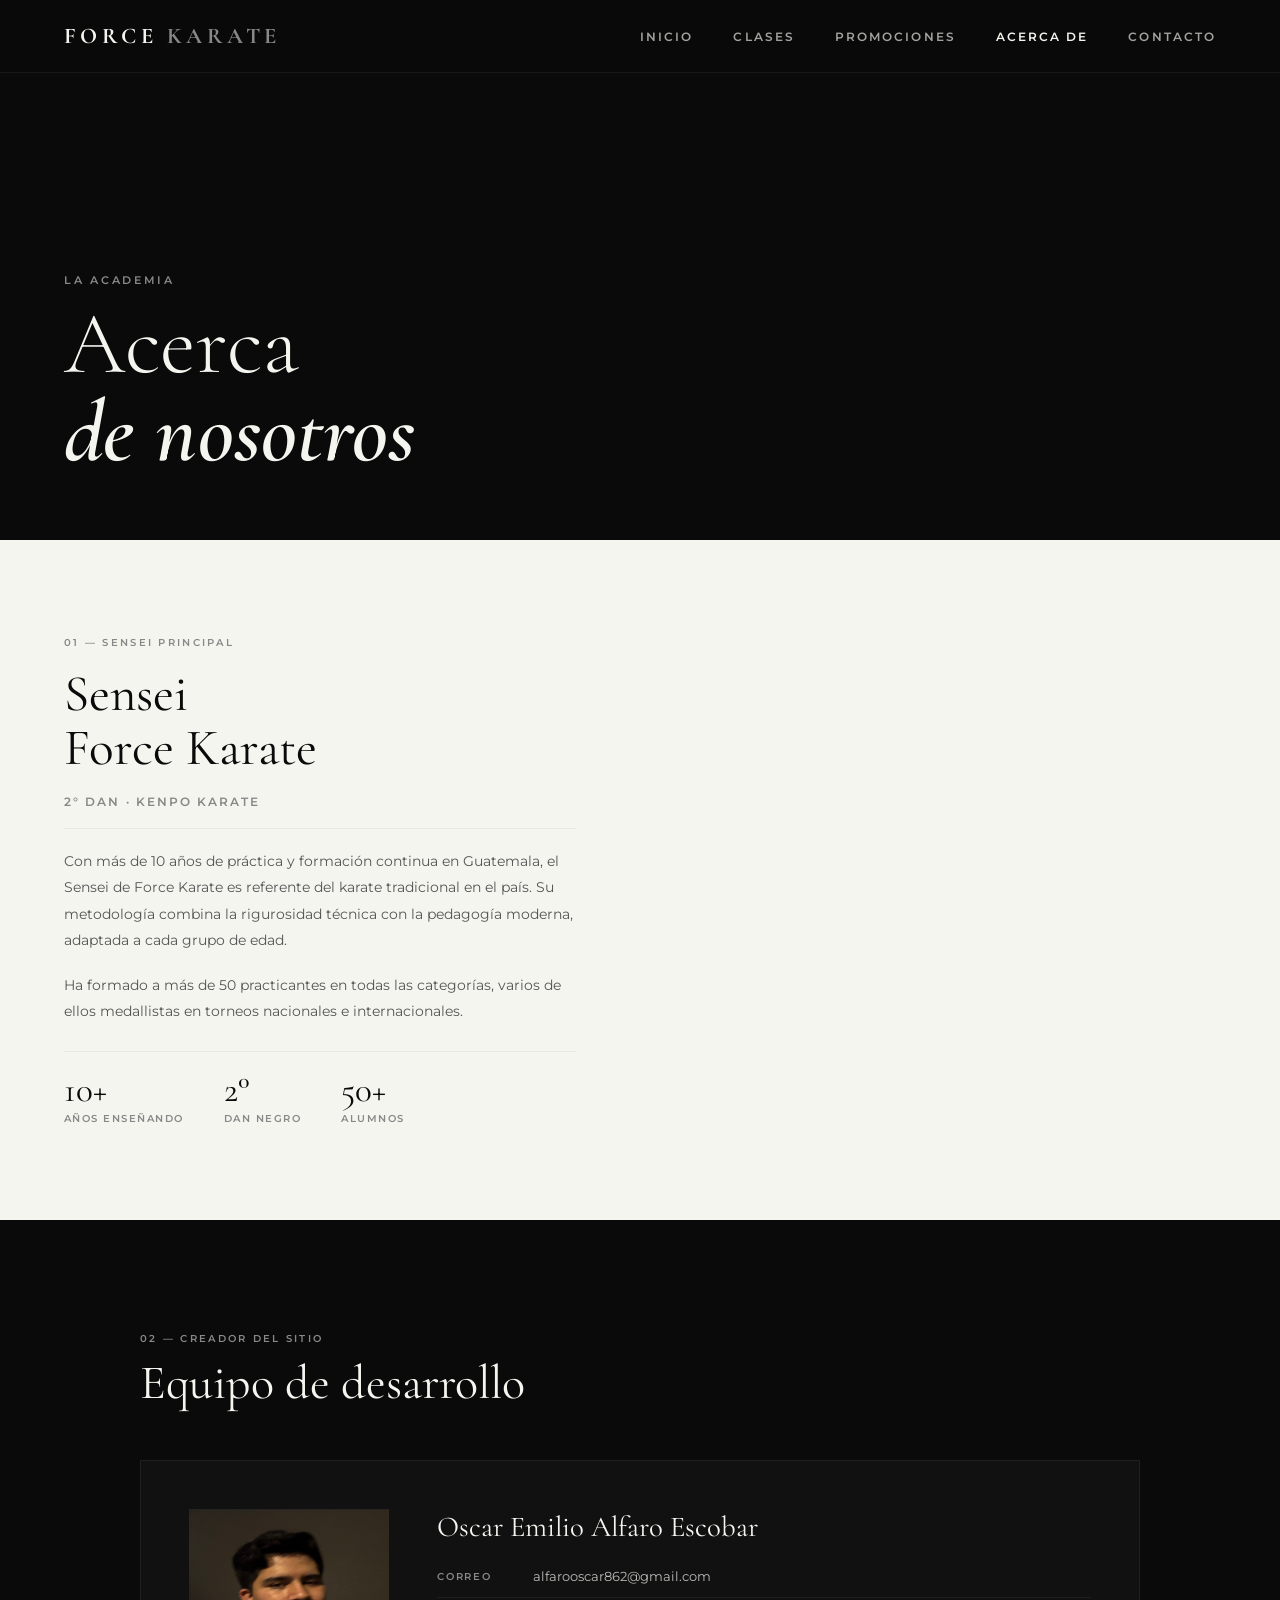
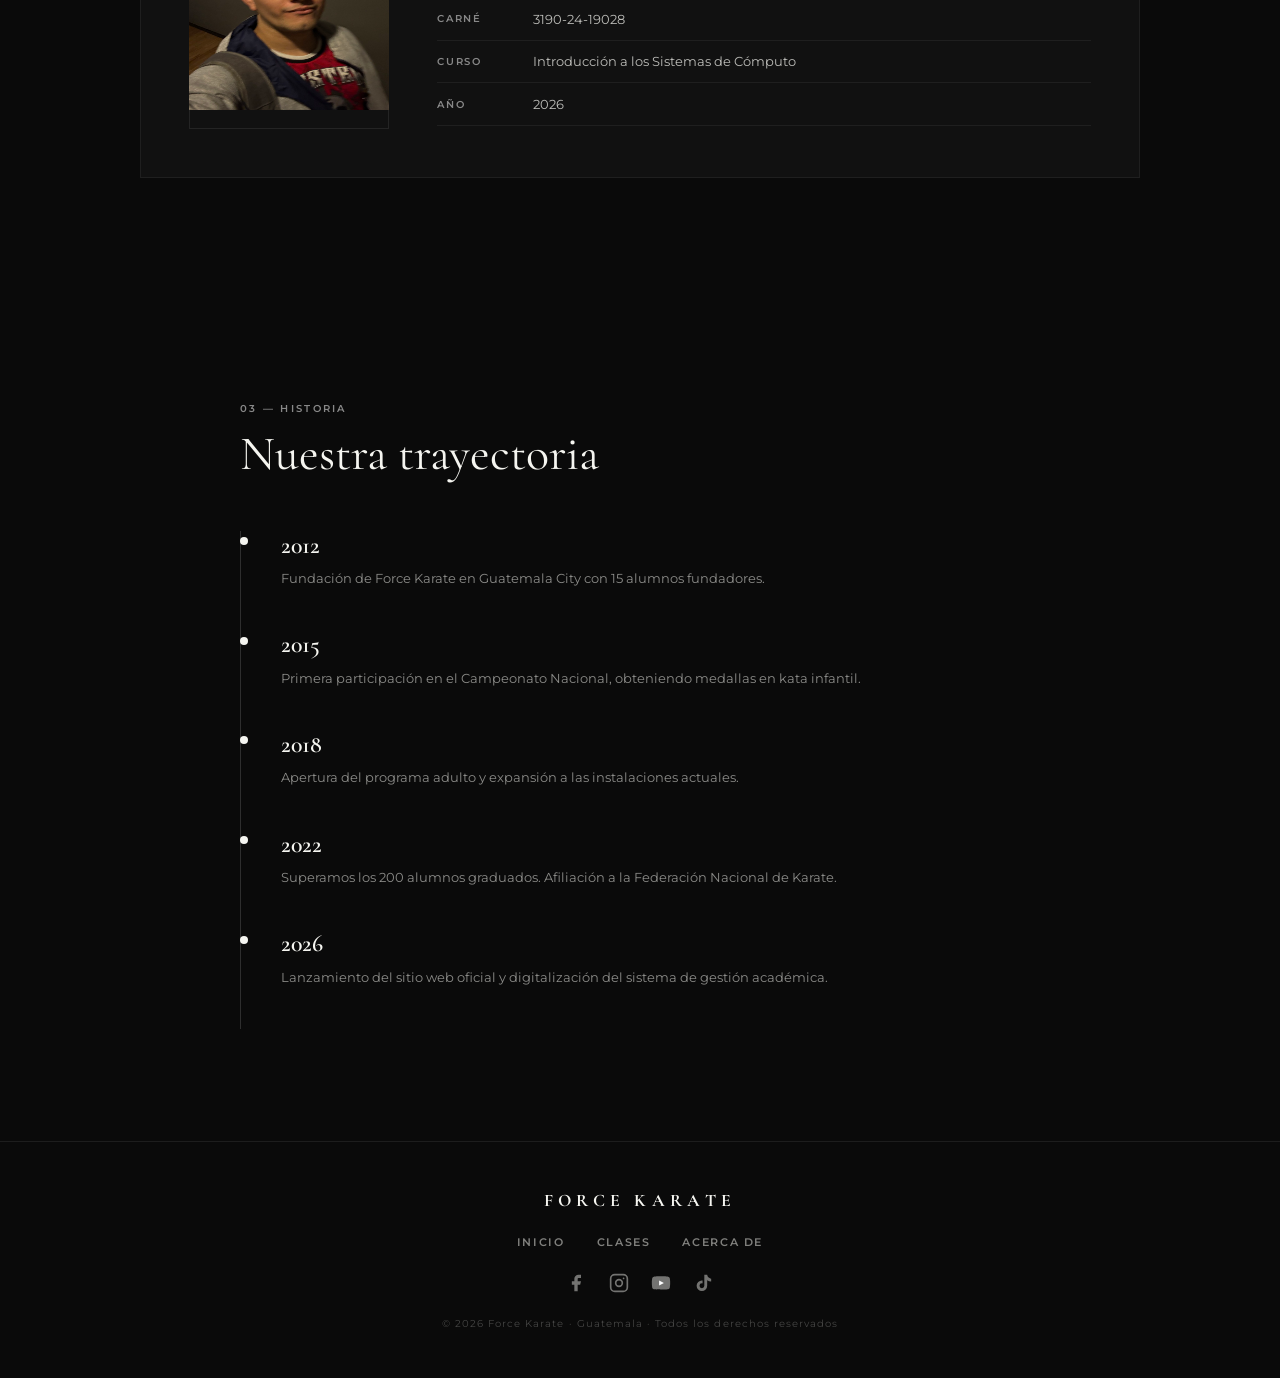
==== commit c928d9e5: "Se suben cambios del examen final" ====
--- a/acerca_319024019028.html
+++ b/acerca_319024019028.html
@@ -13,6 +13,7 @@
     <ul class="nav-links-319024019028">
       <li><a href="index.html">Inicio</a></li>
       <li><a href="productos_319024019028.html">Clases</a></li>
+      <li><a href="examen_final_Oscar.html">Promociones</a></li>
       <li><a href="acerca_319024019028.html" class="active-319024019028">Acerca de</a></li>
       <li><a href="contacto_319024019028.html">Contacto</a></li>
     </ul>
@@ -50,7 +51,7 @@
     <div class="creador-grid-319024019028">
       <div class="creador-card-319024019028">
         <div class="creador-photo-319024019028">
-          <div class="creador-initials-319024019028">OA</div>
+          <div class="creador-initials-319024019028"><img src="./35E2FACC-FC5F-45BF-861B-B99484D568D6_1_105_c.jpeg" width="200px" height="200px" alt=""></div>
         </div>
         <div class="creador-info-319024019028">
           <h3 class="creador-name-319024019028">Oscar Emilio Alfaro Escobar</h3>
--- a/css/acerca_319024019028.css
+++ b/css/acerca_319024019028.css
@@ -54,7 +54,7 @@
 .section-header-319024019028 h2 { font-family: var(--font-display-319024019028); font-size: clamp(2rem, 4vw, 3rem); font-weight: 400; color: var(--white-319024019028); margin-top: 0.6rem; }
 .creador-grid-319024019028 { max-width: 1000px; margin: 0 auto; }
 .creador-card-319024019028 { display: grid; grid-template-columns: 200px 1fr; gap: 3rem; align-items: start; background: #111; border: 1px solid rgba(255,255,255,0.06); padding: 3rem; }
-.creador-photo-319024019028 { aspect-ratio: 1; background: #1a1a1a; display: flex; align-items: center; justify-content: center; border: 1px solid rgba(255,255,255,0.08); }
+.creador-photo-319024019028 { aspect-ratio: 1; display: flex; align-items: center; justify-content: center; border: 1px solid rgba(255,255,255,0.08); }
 .creador-initials-319024019028 { font-family: var(--font-display-319024019028); font-size: 4rem; font-weight: 300; color: rgba(245,245,240,0.3); letter-spacing: 0.1em; }
 .creador-name-319024019028 { font-family: var(--font-display-319024019028); font-size: 1.8rem; font-weight: 400; color: var(--white-319024019028); margin-bottom: 1.5rem; }
 .creador-details-319024019028 { display: flex; flex-direction: column; gap: 0.8rem; }
